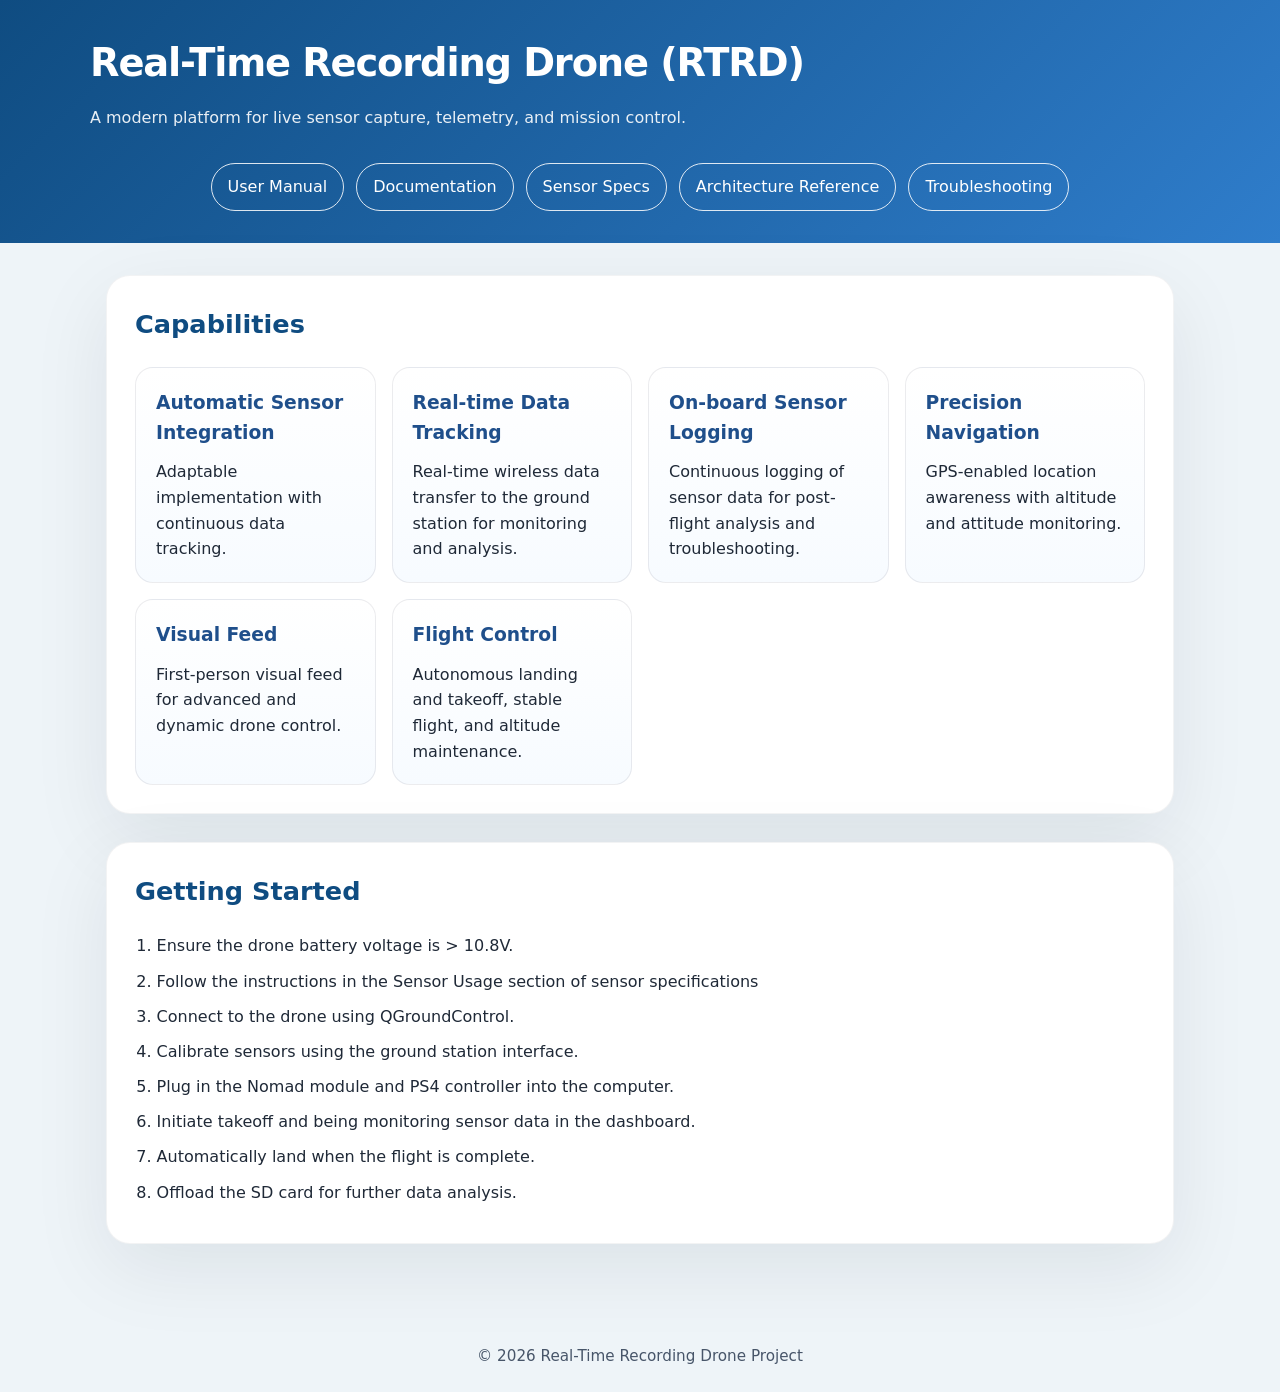
==== docs/index.html @ 71fae7f4 "Docs Update" ====
<!DOCTYPE html>
<html lang="en">
<head>
    <link rel="stylesheet" href="style.css">
    <meta charset="UTF-8">
    <meta name="viewport" content="width=device-width, initial-scale=1.0">
    <title>Real-Time Recording Drone (RTRD)</title>
</head>

<body>
    <header>
        <div class="page-header">
            <h1>Real-Time Recording Drone (RTRD)</h1>
            <p>A modern platform for live sensor capture, telemetry, and mission control.</p>
        </div>
        <nav>
            <a href="user-manual.html">User Manual</a>
            <a href="full-documentation.html">Documentation</a>
            <a href="sensor-specifications.html">Sensor Specs</a>
            <a href="architecture-reference.html">Architecture Reference</a>
            <a href="troubleshooting.html">Troubleshooting</a>
        </nav>
    </header>

    <main>
        <section id="capabilities">
            <h2>Capabilities</h2>
            <div class="card-grid">
                <div class="card">
                    <h3>Automatic Sensor Integration</h3>
                    <p>Adaptable implementation with continuous data tracking.</p>
                </div>
                <div class="card">
                    <h3>Real-time Data Tracking</h3>
                    <p>Real-time wireless data transfer to the ground station for monitoring and analysis.</p>
                </div>
                <div class="card">
                    <h3>On-board Sensor Logging</h3>
                    <p>Continuous logging of sensor data for post-flight analysis and troubleshooting.</p>
                </div>
                <div class="card">
                    <h3>Precision Navigation</h3>
                    <p>GPS-enabled location awareness with altitude and attitude monitoring.</p>
                </div>
                <div class="card">
                    <h3>Visual Feed</h3>
                    <p>First-person visual feed for advanced and dynamic drone control.</p>
                </div>
                <div class="card">
                    <h3>Flight Control</h3>
                    <p>Autonomous landing and takeoff, stable flight, and altitude maintenance.</p>
                </div>
            </div>
        </section>

        <section id="brief instructions">
            <h2>Getting Started</h2>
            <ol>
                <li>Ensure the drone battery voltage is > 10.8V.</li>
                <li>Follow the instructions in the Sensor Usage section of sensor specifications</li>
                <li>Connect to the drone using QGroundControl.</li>
                <li>Calibrate sensors using the ground station interface.</li>
                <li>Plug in the Nomad module and PS4 controller into the computer.</li>
                <li>Initiate takeoff and being monitoring sensor data in the dashboard.</li>
                <li>Automatically land when the flight is complete.</li>
                <li>Offload the SD card for further data analysis.</li>
            </ol>
        </section>
    </main>

    <footer>
        <p>&copy; 2026 Real-Time Recording Drone Project</p>
    </footer>

    <script src="script.js"></script>
</body>
---- docs/style.css ----
:root {
    color-scheme: light;
    font-family: Inter, system-ui, -apple-system, BlinkMacSystemFont, "Segoe UI", sans-serif;
    background: #eef4f8;
    color: #1f2937;
}

* {
    box-sizing: border-box;
}

body {
    margin: 0;
    background-color: #eef4f8;
    line-height: 1.6;
}

img,
svg {
    max-width: 100%;
}

header {
    background: linear-gradient(135deg, #0f4c81 0%, #2f7dcb 100%);
    color: white;
    padding: 2rem 1rem;
}

.page-header {
    max-width: 1100px;
    margin: 0 auto;
    padding-bottom: 1rem;
}

.page-header h1 {
    margin: 0;
    font-size: clamp(2rem, 3vw, 3.25rem);
    letter-spacing: -0.03em;
}

.page-header p {
    margin: 0.75rem 0 0;
    max-width: 760px;
    color: rgba(255, 255, 255, 0.9);
}

nav {
    display: flex;
    flex-wrap: wrap;
    justify-content: center;
    gap: 0.75rem;
    padding: 1rem 0 0;
}

nav a {
    color: white;
    text-decoration: none;
    border: 1px solid rgba(255, 255, 255, 0.85);
    border-radius: 999px;
    padding: 0.65rem 1rem;
    transition: background-color 180ms ease, color 180ms ease, transform 180ms ease;
}

nav a:hover,
nav a:focus-visible {
    background-color: rgba(255, 255, 255, 0.12);
    transform: translateY(-1px);
}

main {
    max-width: 1100px;
    margin: 0 auto;
    padding: 2rem 1rem 3rem;
}

section {
    background-color: white;
    padding: 1.75rem;
    border-radius: 24px;
    box-shadow: 0 24px 80px rgba(15, 23, 42, 0.08);
    margin-bottom: 1.75rem;
    border: 1px solid rgba(15, 23, 42, 0.05);
}

h2 {
    margin-top: 0;
    color: #0f4c81;
    font-size: 1.6rem;
}

h3 {
    margin: 0 0 0.75rem;
    color: #1f4f8b;
}

p,
ul,
ol {
    margin: 0;
}

pre.code-editor {
    background-color: #1e1e1e;
    color: #d4d4d4;
    padding: 1.5rem;
    border-radius: 8px;
    overflow-x: auto;
    font-family: 'Courier New', Courier, monospace;
    font-size: 0.95rem;
    line-height: 1.9;
    box-shadow: 0 8px 32px rgba(0, 0, 0, 0.2);
    border: 1px solid rgba(255, 255, 255, 0.1);
}

pre.code-editor code {
    color: #d4d4d4;
}

/* Increase spacing specifically for the Sensor Usage section */
#sensor-usage p {
    line-height: 1.85;
    margin-bottom: 1rem;
}

#sensor-usage ul,
#sensor-usage li {
    line-height: 1.85;
}

#sensor-usage pre.code-editor {
    line-height: 1.95;
}

/* Reusable paragraph spacing class for pages that need larger gaps */
.spaced-paragraphs p {
    line-height: 1.85;
    margin-bottom: 1rem;
}

ul,
ol {
    margin-top: 0.85rem;
    padding-left: 1.35rem;
}

li {
    margin-bottom: 0.6rem;
}

.card-grid {
    display: grid;
    grid-template-columns: repeat(auto-fit, minmax(220px, 1fr));
    gap: 1rem;
    margin-top: 1rem;
}

.card {
    padding: 1.25rem;
    border-radius: 18px;
    border: 1px solid rgba(15, 23, 42, 0.08);
    background: linear-gradient(180deg, #ffffff 0%, #f7fbff 100%);
    min-height: 160px;
}

.doc-links {
    display: grid;
    grid-template-columns: repeat(auto-fit, minmax(180px, 1fr));
    gap: 0.85rem;
    list-style: none;
    padding: 0;
}

.doc-links li {
    margin: 0;
}

.doc-links a {
    display: inline-block;
    width: 100%;
    padding: 0.95rem 1.1rem;
    border-radius: 14px;
    background-color: #f1f8ff;
    color: #0f4c81;
    text-decoration: none;
    border: 1px solid rgba(15, 76, 129, 0.12);
    transition: transform 150ms ease, box-shadow 150ms ease;
}

.doc-links a:hover,
.doc-links a:focus-visible {
    transform: translateY(-1px);
    box-shadow: 0 16px 40px rgba(15, 76, 129, 0.08);
}

footer {
    text-align: center;
    padding: 1.5rem 1rem;
    color: #475569;
}

footer p {
    margin: 0;
    font-size: 0.95rem;
}

@media (max-width: 640px) {
    nav {
        flex-direction: column;
        align-items: center;
    }

    main {
        padding: 1rem;
    }

    section {
        padding: 1.25rem;
    }
}

.pdf-preview {
    margin-top: 1rem;
    border: 1px solid rgba(15, 23, 42, 0.12);
    border-radius: 18px;
    overflow: hidden;
    background-color: #ffffff;
}

.pdf-preview embed {
    display: block;
    width: 100%;
    min-height: 520px;
}

.pdf-preview p {
    margin: 0;
    padding: 1rem;
    background: #f7faff;
    color: #475569;
    font-size: 0.95rem;
}

/* Table styling for port specifications */
.port-specs {
    width: 100%;
    border-collapse: collapse;
    margin-top: 1rem;
    font-family: 'Segoe UI', Tahoma, Geneva, Verdana, sans-serif;
}
.port-specs caption {
    text-align: left;
    font-weight: 600;
    margin-bottom: 0.5rem;
    color: #0f4c81;
}
.port-specs th,
.port-specs td {
    border: 1px solid rgba(15, 23, 42, 0.06);
    padding: 0.6rem 0.85rem;
}
.port-specs thead th {
    background: #f3f8ff;
    color: #0f4c81;
    font-weight: 700;
}
.port-specs tbody tr:nth-child(even) {
    background: #fbfdff;
}
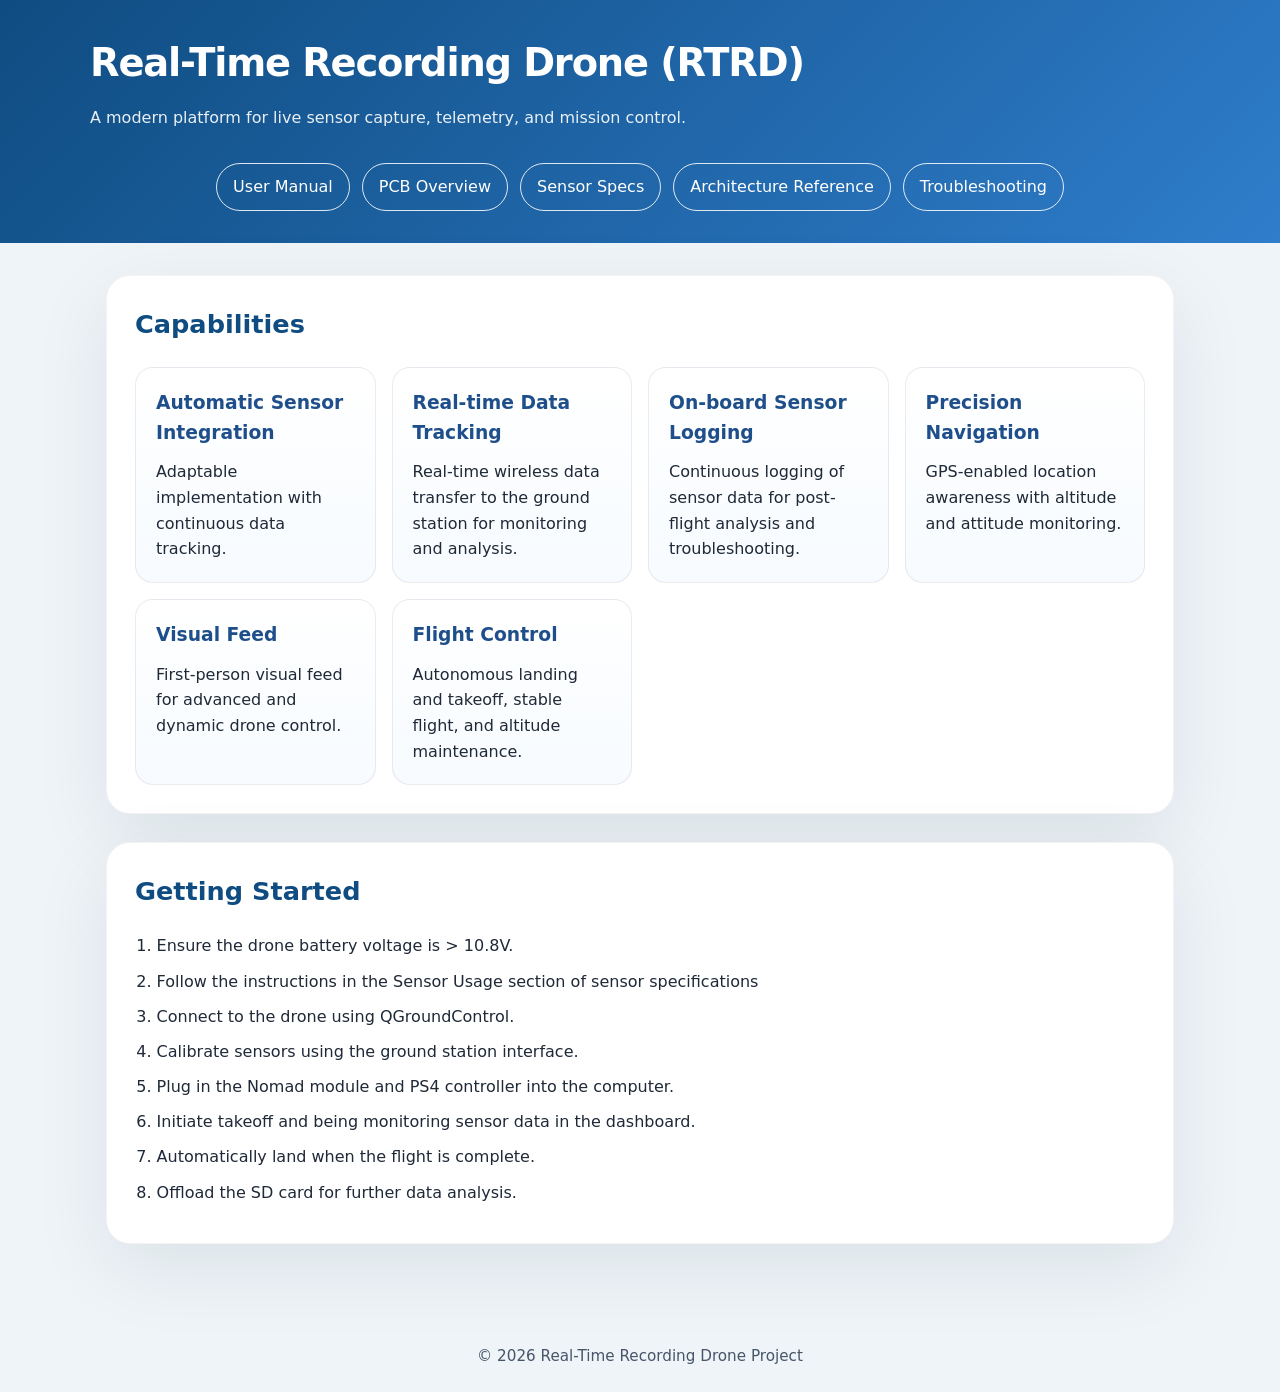
==== commit 0717e775: "Docs Update" ====
--- a/docs/index.html
+++ b/docs/index.html
@@ -15,7 +15,7 @@
         </div>
         <nav>
             <a href="user-manual.html">User Manual</a>
-            <a href="full-documentation.html">Documentation</a>
+            <a href="overview.html">PCB Overview</a>
             <a href="sensor-specifications.html">Sensor Specs</a>
             <a href="architecture-reference.html">Architecture Reference</a>
             <a href="troubleshooting.html">Troubleshooting</a>
--- a/docs/style.css
+++ b/docs/style.css
@@ -240,6 +240,28 @@
     font-size: 0.95rem;
 }
 
+.diagram-preview {
+    margin-top: 1rem;
+    border: 1px solid rgba(15, 23, 42, 0.12);
+    border-radius: 18px;
+    padding: 1rem;
+    background: #ffffff;
+}
+
+.diagram-preview img {
+    display: block;
+    width: 100%;
+    max-width: 100%;
+    border-radius: 12px;
+    margin-bottom: 0.85rem;
+}
+
+.diagram-preview p {
+    margin: 0;
+    color: #475569;
+    font-size: 0.95rem;
+}
+
 /* Table styling for port specifications */
 .port-specs {
     width: 100%;
